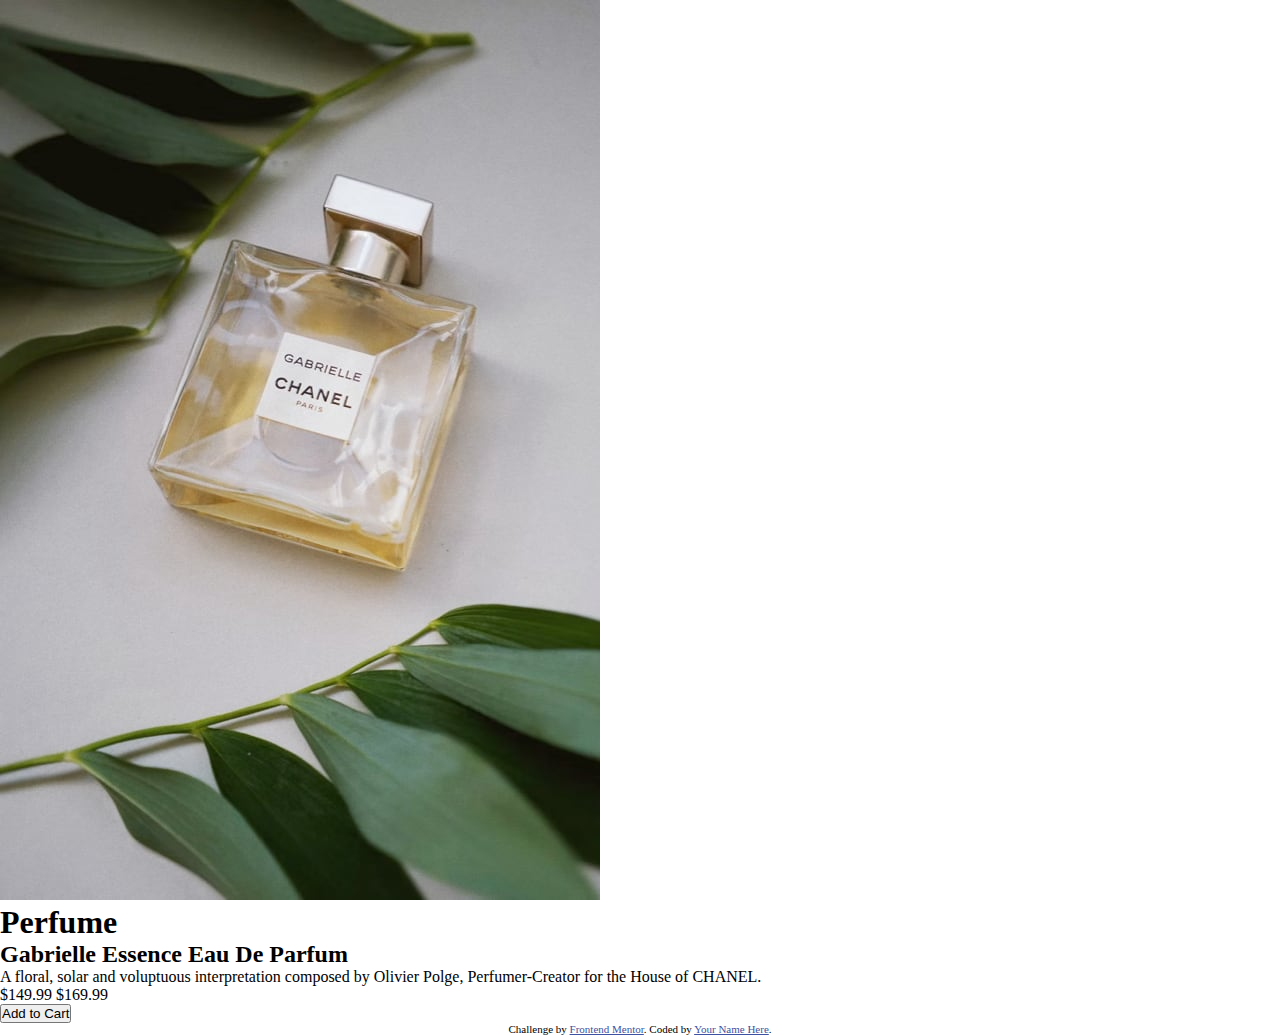
==== product-preview-card/index.html @ 1a8109d3 "Add product preview project folder and files" ====
<!DOCTYPE html>
<html lang="en">
<head>
  <meta charset="UTF-8">
  <meta name="viewport" content="width=device-width, initial-scale=1.0"> <!-- displays site properly based on user's device -->

  <link rel="icon" type="image/png" sizes="32x32" href="./images/favicon-32x32.png">
  
  <title>Frontend Mentor | Product preview card component</title>
  <link rel="stylesheet" href="styles.css"/>
  <link rel="preconnect" href="https://fonts.googleapis.com">
<link rel="preconnect" href="https://fonts.gstatic.com" crossorigin>
<link href="https://fonts.googleapis.com/css2?family=Be+Vietnam+Pro:ital,wght@0,100;0,200;0,300;0,400;0,500;0,600;0,700;0,800;0,900;1,100;1,200;1,300;1,400;1,500;1,600;1,700;1,800;1,900&family=Figtree:ital,wght@0,300..900;1,300..900&family=Fraunces:ital,opsz,wght@0,9..144,100..900;1,9..144,100..900&family=Hanken+Grotesk:ital,wght@0,100..900;1,100..900&family=Outfit:wght@100..900&family=Roboto:ital,wght@0,100;0,300;0,400;0,500;0,700;0,900;1,100;1,300;1,400;1,500;1,700;1,900&family=Work+Sans:ital,wght@0,100..900;1,100..900&display=swap" rel="stylesheet">
<link rel="preconnect" href="https://fonts.googleapis.com">
<link rel="preconnect" href="https://fonts.gstatic.com" crossorigin>
<link href="https://fonts.googleapis.com/css2?family=Be+Vietnam+Pro:ital,wght@0,100;0,200;0,300;0,400;0,500;0,600;0,700;0,800;0,900;1,100;1,200;1,300;1,400;1,500;1,600;1,700;1,800;1,900&family=Figtree:ital,wght@0,300..900;1,300..900&family=Fraunces:ital,opsz,wght@0,9..144,100..900;1,9..144,100..900&family=Hanken+Grotesk:ital,wght@0,100..900;1,100..900&family=Montserrat:ital,wght@0,100..900;1,100..900&family=Outfit:wght@100..900&family=Roboto:ital,wght@0,100;0,300;0,400;0,500;0,700;0,900;1,100;1,300;1,400;1,500;1,700;1,900&family=Work+Sans:ital,wght@0,100..900;1,100..900&display=swap" rel="stylesheet">
</head>
<body>
  <main class="product-card-container">

    <section class="product-img">
      <img src="images/image-product-desktop.jpg" alt="Gabrielle Essence Eau De Parfum bottle"/>
    </section>

    <section class="product-details">
      <h1 class="product-category">Perfume</h1>
      <h2 class="product-name">Gabrielle Essence Eau De Parfum</h2>
      <p class="product-description">
        A floral, solar and voluptuous interpretation composed by Olivier Polge, Perfumer-Creator for the House of CHANEL.
      </p>
      <div class="product-pricing">
        <span class="price">$149.99</span>
        <span class="original-price">$169.99</span>
      </div>
      <button class="add-to-cart">
        <span class="cart-icon"></span>
        Add to Cart
      </button>
    </section>
  </main>

  <footer class="attribution">
    Challenge by <a href="https://www.frontendmentor.io?ref=challenge" target="_blank">Frontend Mentor</a>. 
    Coded by <a href="#">Your Name Here</a>.
  </footer>

</body>
</html>
---- product-preview-card/styles.css ----
:root {
    /* Primary colors */
    --clr-dark-cyan: hsl(158, 36%, 37%);
    --clr-cream: hsl(30, 38%, 92%);

    /* Neutral colors */
    --clr-very-dark-blue: hsl(212, 21%, 14%);
    --clr-dark-grayish-blue: hsl(228, 12%, 48%);
    --clr-White: hsl(0, 0%, 100%);
}

*,
*::before,
::after {
    padding: 0;
    margin: 0;
    box-sizing: border-box;
}

body {
    font-size: 1rem;
    /* font-family: "Montserrat", serif; */
    /* font-family: "Fraunces", serif; */
}


.attribution { 
    font-size: 11px; 
    text-align: center; 
}

.attribution a { 
    color: hsl(228, 45%, 44%); }
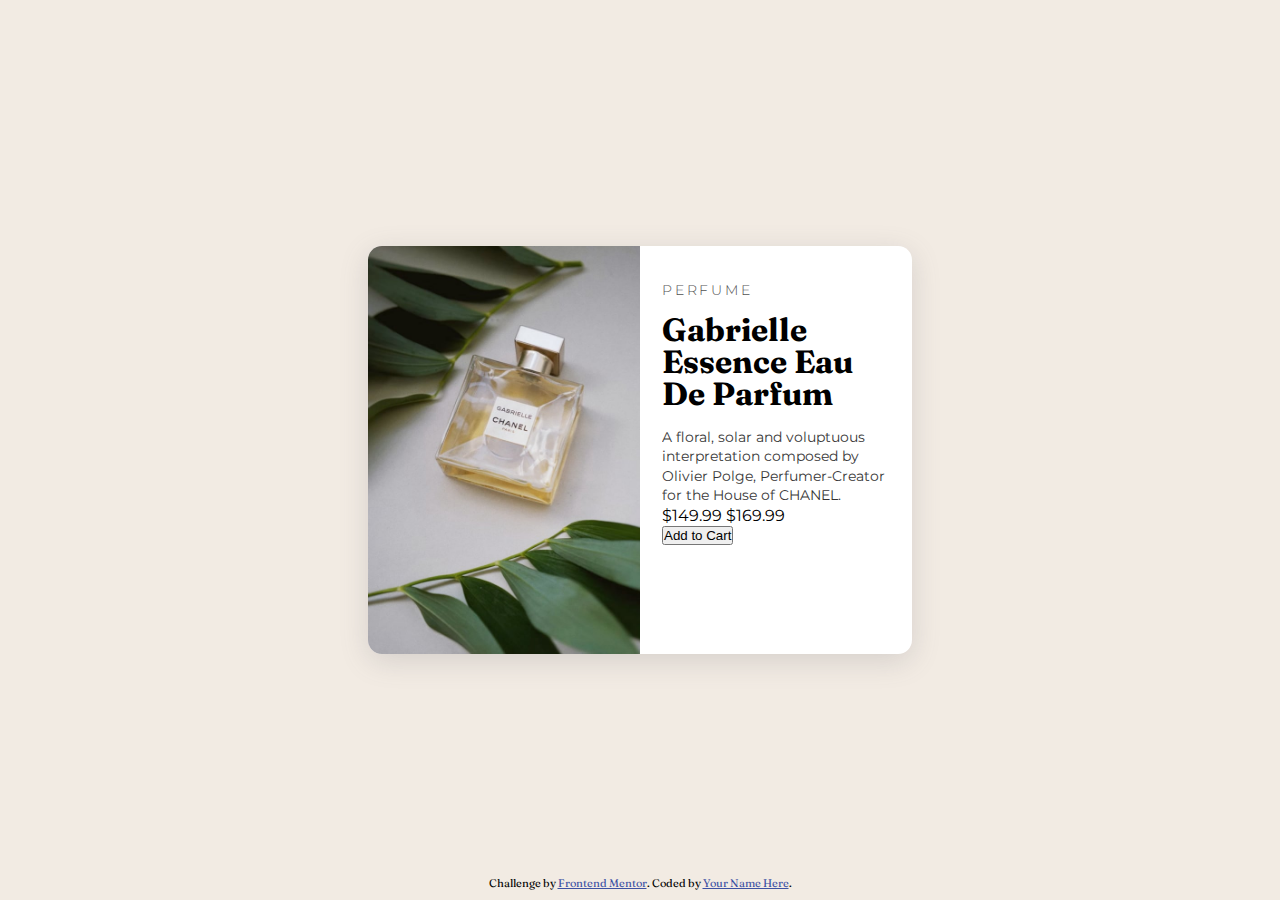
==== commit 6f3e6a37: "Add styling to the page" ====
--- a/product-preview-card/index.html
+++ b/product-preview-card/index.html
@@ -23,7 +23,7 @@
     </section>
 
     <section class="product-details">
-      <h1 class="product-category">Perfume</h1>
+      <h1 class="product-category">PERFUME</h1>
       <h2 class="product-name">Gabrielle Essence Eau De Parfum</h2>
       <p class="product-description">
         A floral, solar and voluptuous interpretation composed by Olivier Polge, Perfumer-Creator for the House of CHANEL.
--- a/product-preview-card/styles.css
+++ b/product-preview-card/styles.css
@@ -17,16 +17,85 @@
     box-sizing: border-box;
 }
 
+h1, h2,
+h3, h4,
+h5, h6 {
+    text-wrap: balance;
+}
+
+p,
+li,
+figcaption {
+    max-width: 65ch;
+    text-wrap: pretty;
+}
+
 body {
     font-size: 1rem;
-    /* font-family: "Montserrat", serif; */
-    /* font-family: "Fraunces", serif; */
+    font-family: "Fraunces", serif;
+    display: flex;
+    justify-content: center;
+    align-items: center;
+    min-height: 100svh;
+    background: var(--clr-cream);
+}
+
+.product-card-container {
+    max-width: 34rem;
+    display: flex;
+    border-radius: 14px;
+    background: var(--clr-White);
+    box-shadow: rgba(100, 100, 111, 0.2) 0px 7px 29px 0px;
+}
+
+.product-img {
+    width: 50%;
+}
+
+.product-details {
+    width: 50%;
+    font-family: "Montserrat", serif;
+    padding: 22px;
+
+}
+
+.product-category {
+    font-weight: 300;
+    font-size: 0.87rem;
+    opacity: 0.7;
+    letter-spacing: 0.2em;
+    margin: 14px 0 16px 0;
+}
+
+.product-name {
+    font-weight: 700;
+    font-size: 2rem;
+    font-family: "Fraunces", serif;
+    line-height: 1;
+    margin-bottom: 18px;
+
+}
+
+.product-description {
+    opacity: 0.8;
+    font-size: 0.87rem;
+    line-height: 1.4;
+}
+
+.product-img img {
+    display: block;
+    height: auto;
+    max-width: 100%;
+    border-bottom-left-radius: 14px;
+    border-top-left-radius: 14px;
 }
 
 
 .attribution { 
     font-size: 11px; 
     text-align: center; 
+    position: absolute;
+    bottom: 10px;
 }
 
 .attribution a { 
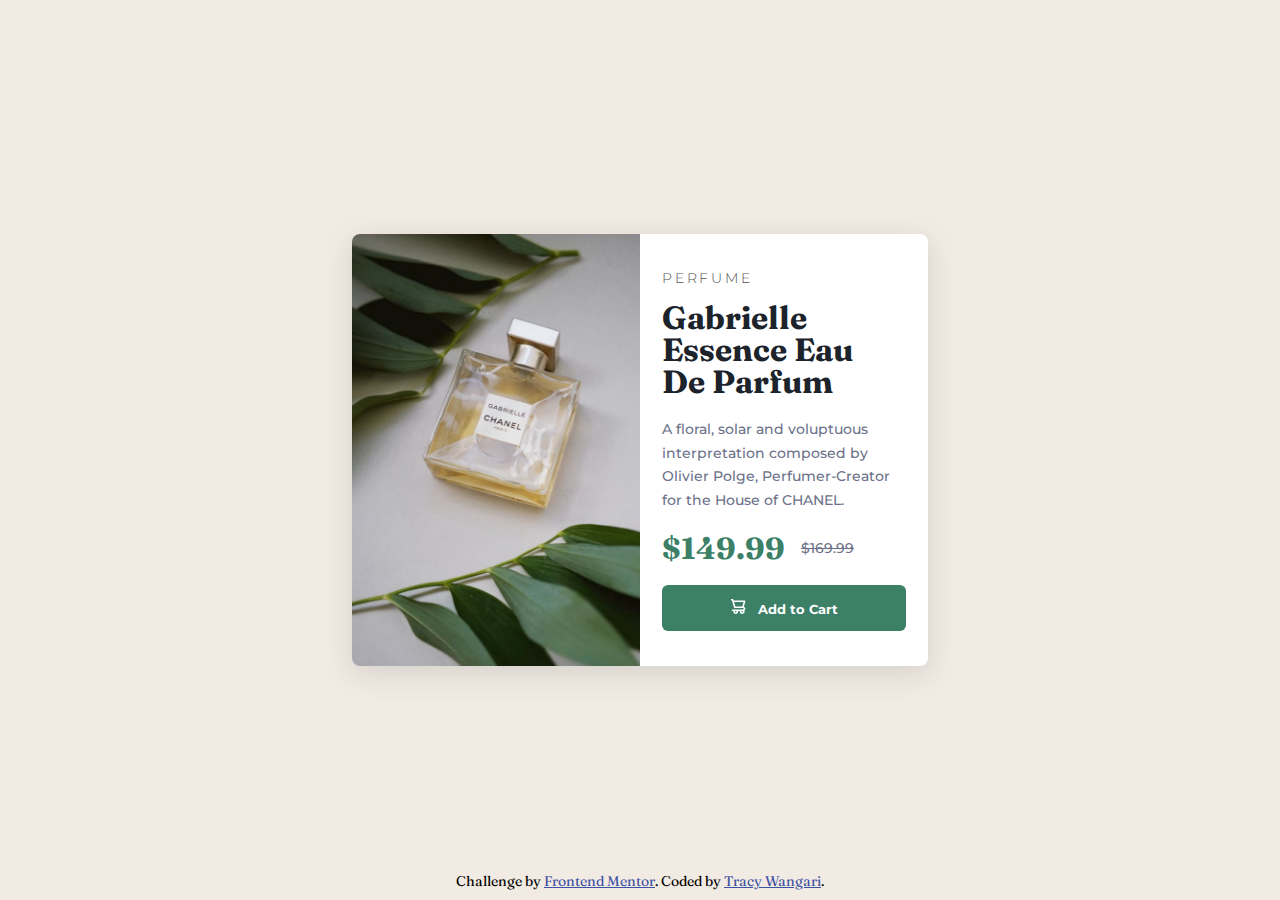
==== commit 4671917c: "Add more styling to the page" ====
--- a/product-preview-card/index.html
+++ b/product-preview-card/index.html
@@ -18,9 +18,10 @@
 <body>
   <main class="product-card-container">
 
-    <section class="product-img">
-      <img src="images/image-product-desktop.jpg" alt="Gabrielle Essence Eau De Parfum bottle"/>
-    </section>
+    <picture>
+      <source srcset="images/image-product-desktop.jpg" media="(min-width:700px)">
+        <img src="images/image-product-mobile.jpg" alt="Gabrielle Essence Eau De Parfum bottle" class="product-img">
+    </picture>
 
     <section class="product-details">
       <h1 class="product-category">PERFUME</h1>
@@ -29,11 +30,11 @@
         A floral, solar and voluptuous interpretation composed by Olivier Polge, Perfumer-Creator for the House of CHANEL.
       </p>
       <div class="product-pricing">
-        <span class="price">$149.99</span>
-        <span class="original-price">$169.99</span>
+        <div class="price">$149.99</div>
+        <div class="original-price">$169.99</div>
       </div>
       <button class="add-to-cart">
-        <span class="cart-icon"></span>
+        <span class="cart-icon"><img src="images/icon-cart.svg" alt=""/></span>
         Add to Cart
       </button>
     </section>
@@ -41,7 +42,7 @@
 
   <footer class="attribution">
     Challenge by <a href="https://www.frontendmentor.io?ref=challenge" target="_blank">Frontend Mentor</a>. 
-    Coded by <a href="#">Your Name Here</a>.
+    Coded by <a href="#">Tracy Wangari</a>.
   </footer>
 
 </body>
--- a/product-preview-card/styles.css
+++ b/product-preview-card/styles.css
@@ -21,7 +21,7 @@
 h3, h4,
 h5, h6 {
     text-wrap: balance;
-}
+} 
 
 p,
 li,
@@ -40,16 +40,56 @@
     background: var(--clr-cream);
 }
 
+button {
+    display: block;
+    margin: 0 auto;
+    width: 100%;
+    background: var(--clr-dark-cyan);
+    border: none;
+    padding: 14px 22px;
+    color: var(--clr-White);
+    font-weight: 500;
+    font-family: "Montserrat", serif;
+    border-radius: 6px;
+    margin-bottom: 8px;
+}
+
+button:hover {
+    background: #1A4031;
+    cursor: pointer;
+}
+
 .product-card-container {
-    max-width: 34rem;
+    max-width: 36rem;
     display: flex;
-    border-radius: 14px;
+    border-radius: 8px;
     background: var(--clr-White);
     box-shadow: rgba(100, 100, 111, 0.2) 0px 7px 29px 0px;
 }
 
+picture {
+    width: 50%;
+}
+
+picture,
 .product-img {
-    width: 50%;
+    display: block;
+    max-width: 100%;
+}
+
+.product-img {
+    border-bottom-left-radius: 8px;
+    border-top-left-radius: 8px;
+}
+
+span img {
+    width: 15px;
+    height: 15px;
+    margin-right: 8px;
+}
+
+.add-to-cart {
+    font-weight: 700;
 }
 
 .product-details {
@@ -68,35 +108,92 @@
 }
 
 .product-name {
+    color: var(--clr-very-dark-blue);
     font-weight: 700;
     font-size: 2rem;
     font-family: "Fraunces", serif;
     line-height: 1;
+    margin-bottom: 20px;
+}
+
+.product-pricing {
+    display: flex;
+    gap: 16px;
     margin-bottom: 18px;
+}
+
+.price {
+    color: var(--clr-dark-cyan);
+    font-weight: 700;
+    font-family: "Fraunces", serif;
+    font-size: 1.9rem;
+}
+
+.original-price {
+    color: var(--clr-dark-grayish-blue);
+    margin-top: 10px;
+    font-size: 0.9rem;
+    font-weight: 500;
+    text-decoration: line-through;
+}
+
+.product-description {
+    color: var(--clr-dark-grayish-blue);
+    font-size: 0.87rem;
+    line-height: 1.4;
+    margin-bottom: 16px;
+    line-height: 1.7;
+    font-weight: 500;
 
 }
 
-.product-description {
-    opacity: 0.8;
-    font-size: 0.87rem;
-    line-height: 1.4;
-}
-
-.product-img img {
-    display: block;
-    height: auto;
-    max-width: 100%;
-    border-bottom-left-radius: 14px;
-    border-top-left-radius: 14px;
-}
-
-
 .attribution { 
-    font-size: 11px; 
+    font-size: 0.875rem; 
     text-align: center; 
     position: absolute;
     bottom: 10px;
 }
 
 .attribution a { 
-    color: hsl(228, 45%, 44%); }+    color: hsl(228, 45%, 44%); }
+
+@media (max-width: 700px) {
+    body {
+        padding: 28px;
+    }
+    .product-card-container {
+        flex-direction: column;
+        max-width: 76%;
+    }
+
+    .product-category {
+        margin: 10px 0 12px 0;
+    }
+
+    .product-name {
+        margin-bottom: 16px;
+    }
+    
+    .product-details {
+        font-family: "Montserrat", serif;
+        width: 100%;
+        padding: 22px;
+    }
+
+    .product-description {
+        margin-bottom: 12px;
+    }
+
+    picture {
+        width: 100%;
+    }
+
+    .product-img {
+        border-bottom-left-radius: 0;
+        border-top-right-radius: 8px;
+    }
+
+    footer { 
+        display: none;
+    }
+}